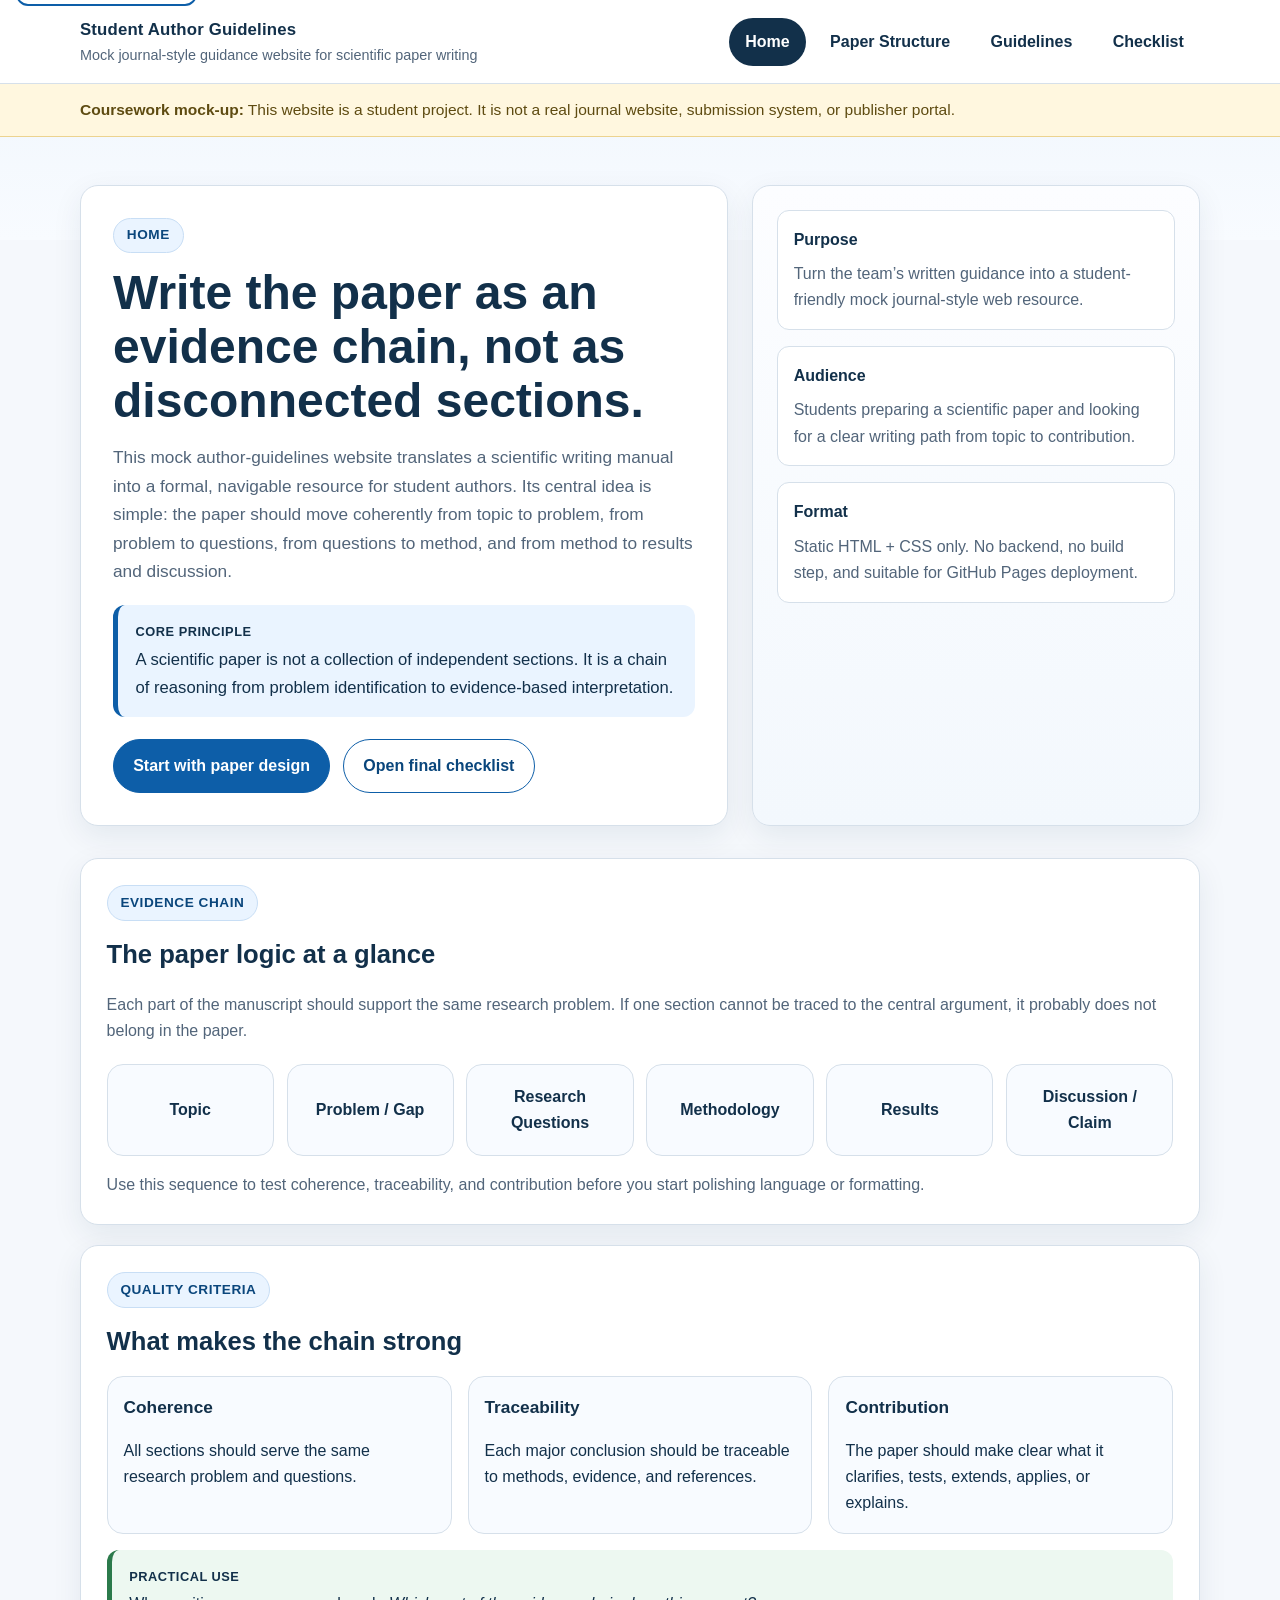
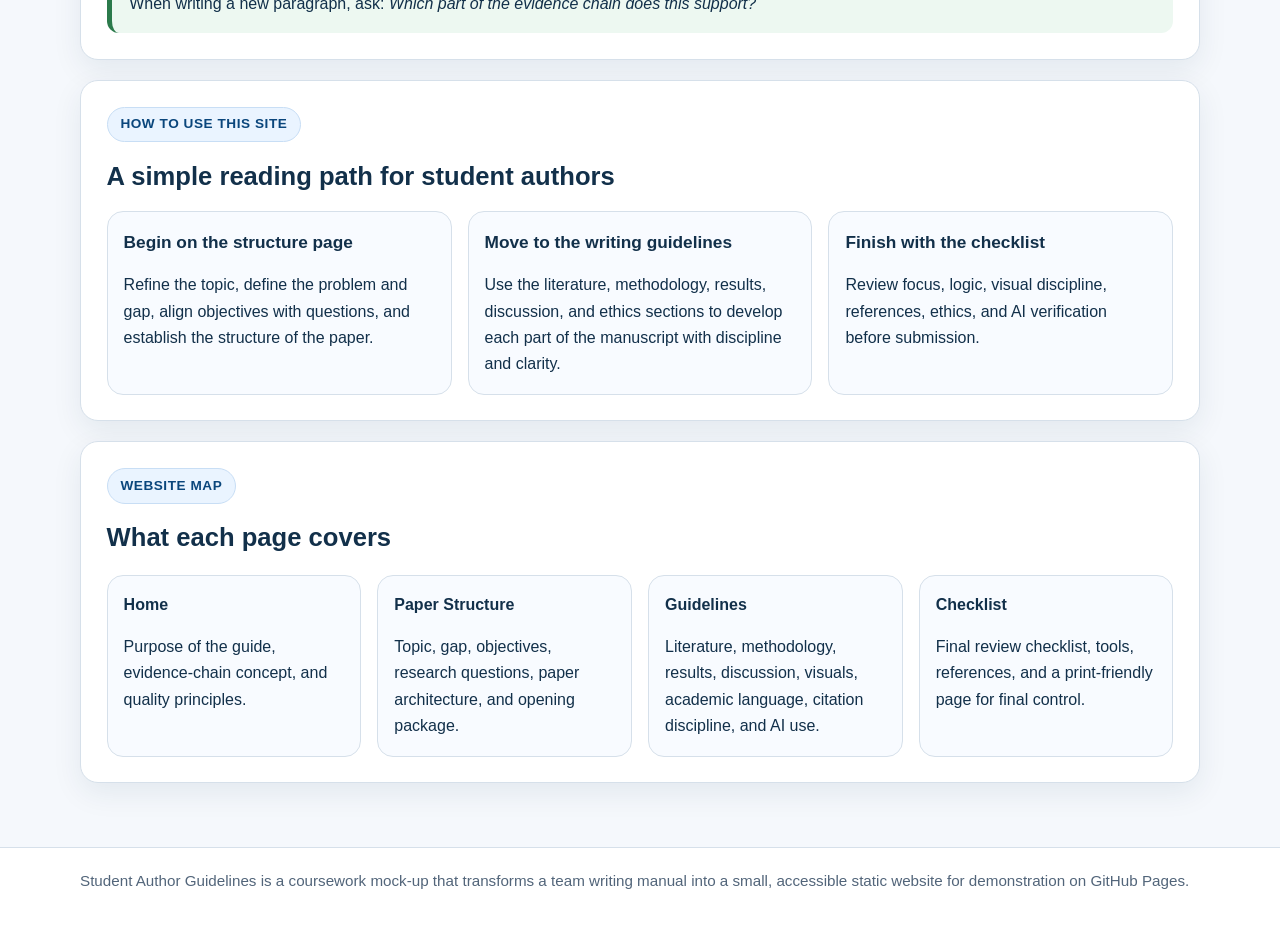
==== docs/index.html @ ff5c1533 "Initial commit" ====
<!doctype html>
<html lang="en">

<head>
  <meta charset="utf-8">
  <meta name="viewport" content="width=device-width, initial-scale=1">
  <title>Student Author Guidelines | Home</title>
  <meta name="description" content="Mock journal-style author guidelines website for student scientific writing.">
  <link rel="stylesheet" href="styles.css">
</head>

<body>
  <a class="skip-link" href="#main-content">Skip to main content</a>

  <header class="site-header">
    <div class="container header-inner">
      <a class="brand" href="index.html">
        <span class="brand-title">Student Author Guidelines</span>
        <span class="brand-subtitle">Mock journal-style guidance website for scientific paper writing</span>
      </a>

      <nav class="main-nav" aria-label="Primary navigation">
        <a href="index.html" aria-current="page">Home</a>
        <a href="paper-structure.html">Paper Structure</a>
        <a href="guidelines.html">Guidelines</a>
        <a href="checklist.html">Checklist</a>
      </nav>
    </div>
  </header>

  <div class="notice-bar">
    <div class="container">
      <strong>Coursework mock-up:</strong> This website is a student project. It is not a real journal website,
      submission system, or publisher portal.
    </div>
  </div>

  <main id="main-content">
    <section class="hero">
      <div class="container hero-grid">
        <div class="panel hero-panel">
          <span class="kicker">Home</span>
          <h1>Write the paper as an evidence chain, not as disconnected sections.</h1>
          <p class="lead">
            This mock author-guidelines website translates a scientific writing manual into a formal,
            navigable resource for student authors. Its central idea is simple: the paper should move
            coherently from topic to problem, from problem to questions, from questions to method, and
            from method to results and discussion.
          </p>

          <div class="callout">
            <strong class="label">Core principle</strong>
            <p class="quote-block">
              A scientific paper is not a collection of independent sections. It is a chain of reasoning
              from problem identification to evidence-based interpretation.
            </p>
          </div>

          <div class="hero-actions">
            <a class="button primary" href="paper-structure.html">Start with paper design</a>
            <a class="button secondary" href="checklist.html">Open final checklist</a>
          </div>
        </div>

        <aside class="panel hero-side" aria-label="Quick facts">
          <div class="quick-facts">
            <div class="fact-card">
              <h2>Purpose</h2>
              <p>Turn the team’s written guidance into a student-friendly mock journal-style web resource.</p>
            </div>
            <div class="fact-card">
              <h2>Audience</h2>
              <p>Students preparing a scientific paper and looking for a clear writing path from topic to contribution.
              </p>
            </div>
            <div class="fact-card">
              <h2>Format</h2>
              <p>Static HTML + CSS only. No backend, no build step, and suitable for GitHub Pages deployment.</p>
            </div>
          </div>
        </aside>
      </div>
    </section>

    <section class="page-layout">
      <div class="container content-stack">
        <section class="panel section-card" aria-labelledby="evidence-chain-heading">
          <span class="kicker">Evidence chain</span>
          <h2 id="evidence-chain-heading">The paper logic at a glance</h2>
          <p class="intro-text">
            Each part of the manuscript should support the same research problem. If one section cannot be
            traced to the central argument, it probably does not belong in the paper.
          </p>

          <div class="chain" aria-label="Scientific paper evidence chain">
            <div class="chain-step">Topic</div>
            <div class="chain-step">Problem / Gap</div>
            <div class="chain-step">Research Questions</div>
            <div class="chain-step">Methodology</div>
            <div class="chain-step">Results</div>
            <div class="chain-step">Discussion / Claim</div>
          </div>

          <p class="chain-note">
            Use this sequence to test coherence, traceability, and contribution before you start polishing
            language or formatting.
          </p>
        </section>

        <section class="panel section-card" aria-labelledby="principles-heading">
          <span class="kicker">Quality criteria</span>
          <h2 id="principles-heading">What makes the chain strong</h2>

          <div class="card-grid three">
            <article class="info-card">
              <h3>Coherence</h3>
              <p>All sections should serve the same research problem and questions.</p>
            </article>

            <article class="info-card">
              <h3>Traceability</h3>
              <p>Each major conclusion should be traceable to methods, evidence, and references.</p>
            </article>

            <article class="info-card">
              <h3>Contribution</h3>
              <p>The paper should make clear what it clarifies, tests, extends, applies, or explains.</p>
            </article>
          </div>

          <div class="callout success">
            <strong class="label">Practical use</strong>
            When writing a new paragraph, ask: <em>Which part of the evidence chain does this support?</em>
          </div>
        </section>

        <section class="panel section-card" aria-labelledby="how-to-use-heading">
          <span class="kicker">How to use this site</span>
          <h2 id="how-to-use-heading">A simple reading path for student authors</h2>

          <div class="card-grid three">
            <article class="info-card">
              <h3>Begin on the structure page</h3>
              <p>
                Refine the topic, define the problem and gap, align objectives with questions, and establish
                the structure of the paper.
              </p>
            </article>

            <article class="info-card">
              <h3>Move to the writing guidelines</h3>
              <p>
                Use the literature, methodology, results, discussion, and ethics sections to develop each
                part of the manuscript with discipline and clarity.
              </p>
            </article>

            <article class="info-card">
              <h3>Finish with the checklist</h3>
              <p>
                Review focus, logic, visual discipline, references, ethics, and AI verification before submission.
              </p>
            </article>
          </div>
        </section>

        <section class="panel section-card" aria-labelledby="site-map-heading">
          <span class="kicker">Website map</span>
          <h2 id="site-map-heading">What each page covers</h2>

          <div class="site-map-grid">
            <article class="site-map-card">
              <h3>Home</h3>
              <p>Purpose of the guide, evidence-chain concept, and quality principles.</p>
            </article>

            <article class="site-map-card">
              <h3>Paper Structure</h3>
              <p>Topic, gap, objectives, research questions, paper architecture, and opening package.</p>
            </article>

            <article class="site-map-card">
              <h3>Guidelines</h3>
              <p>Literature, methodology, results, discussion, visuals, academic language, citation discipline, and AI
                use.</p>
            </article>

            <article class="site-map-card">
              <h3>Checklist</h3>
              <p>Final review checklist, tools, references, and a print-friendly page for final control.</p>
            </article>
          </div>
        </section>
      </div>
    </section>
  </main>

  <footer class="footer">
    <div class="container">
      Student Author Guidelines is a coursework mock-up that transforms a team writing manual into a small,
      accessible static website for demonstration on GitHub Pages.
    </div>
  </footer>
</body>

</html>
---- docs/styles.css ----
:root {
  --bg: #f5f8fc;
  --panel: #ffffff;
  --panel-soft: #f8fbff;
  --ink: #12304a;
  --muted: #52657a;
  --line: #d6e0ea;
  --brand: #0d5ea8;
  --brand-dark: #0a467c;
  --brand-soft: #eaf4ff;
  --success-soft: #edf8f1;
  --warn-soft: #fff7df;
  --danger-soft: #fff1f1;
  --shadow: 0 10px 30px rgba(13, 48, 74, 0.08);
  --radius: 18px;
  --radius-sm: 12px;
  --max: 1120px;
}

*,
*::before,
*::after {
  box-sizing: border-box;
}

html {
  scroll-behavior: smooth;
}

body {
  margin: 0;
  font-family: Arial, Helvetica, sans-serif;
  color: var(--ink);
  background: linear-gradient(180deg, #eef5fc 0%, #f8fbff 240px, var(--bg) 240px);
  line-height: 1.65;
}

img,
svg {
  max-width: 100%;
  display: block;
}

a {
  color: var(--brand);
}

a:hover {
  color: var(--brand-dark);
}

.skip-link {
  position: absolute;
  left: 1rem;
  top: -3rem;
  z-index: 200;
  background: #fff;
  color: var(--brand-dark);
  padding: 0.75rem 1rem;
  border-radius: 0.75rem;
  border: 2px solid var(--brand);
  text-decoration: none;
}

.skip-link:focus {
  top: 1rem;
}

.container {
  width: min(var(--max), calc(100vw - 2rem));
  margin: 0 auto;
}

.site-header {
  position: sticky;
  top: 0;
  z-index: 100;
  background: rgba(255, 255, 255, 0.96);
  backdrop-filter: blur(10px);
  border-bottom: 1px solid var(--line);
}

.header-inner {
  display: flex;
  gap: 1rem;
  align-items: center;
  justify-content: space-between;
  padding: 1rem 0;
}

.brand {
  text-decoration: none;
  color: var(--ink);
  min-width: 0;
}

.brand-title {
  display: block;
  font-size: 1.05rem;
  font-weight: 700;
  letter-spacing: 0.01em;
}

.brand-subtitle {
  display: block;
  color: var(--muted);
  font-size: 0.9rem;
}

.main-nav {
  display: flex;
  flex-wrap: wrap;
  gap: 0.5rem;
  justify-content: flex-end;
}

.main-nav a {
  text-decoration: none;
  color: var(--ink);
  border: 1px solid transparent;
  border-radius: 999px;
  padding: 0.6rem 0.95rem;
  font-weight: 600;
}

.main-nav a:hover,
.main-nav a:focus-visible {
  background: var(--brand-soft);
  border-color: #bfd7f1;
  outline: none;
}

.main-nav a[aria-current="page"] {
  background: var(--ink);
  color: #fff;
}

.notice-bar {
  background: var(--warn-soft);
  border-bottom: 1px solid #ecd38f;
}

.notice-bar .container {
  padding: 0.8rem 0;
  color: #5e4b11;
  font-size: 0.97rem;
}

.hero {
  padding: 3rem 0 2rem;
}

.hero-grid {
  display: grid;
  gap: 1.5rem;
  grid-template-columns: 1.3fr 0.9fr;
  align-items: stretch;
}

.panel {
  background: var(--panel);
  border: 1px solid var(--line);
  border-radius: var(--radius);
  box-shadow: var(--shadow);
}

.hero-panel {
  padding: 2rem;
}

.kicker {
  display: inline-block;
  margin-bottom: 0.8rem;
  color: var(--brand-dark);
  background: var(--brand-soft);
  border: 1px solid #c8def5;
  border-radius: 999px;
  padding: 0.35rem 0.8rem;
  font-size: 0.85rem;
  font-weight: 700;
  letter-spacing: 0.04em;
  text-transform: uppercase;
}

.hero h1 {
  margin: 0 0 1rem;
  font-size: clamp(2rem, 4vw, 3rem);
  line-height: 1.12;
}

.hero p.lead {
  margin: 0 0 1.2rem;
  color: var(--muted);
  font-size: 1.08rem;
  max-width: 62ch;
}

.hero-actions {
  display: flex;
  flex-wrap: wrap;
  gap: 0.8rem;
  margin-top: 1.4rem;
}

.button {
  display: inline-block;
  text-decoration: none;
  border-radius: 999px;
  padding: 0.8rem 1.2rem;
  font-weight: 700;
  border: 1px solid var(--brand);
}

.button.primary {
  background: var(--brand);
  color: #fff;
}

.button.primary:hover {
  background: var(--brand-dark);
  color: #fff;
}

.button.secondary {
  background: #fff;
  color: var(--brand-dark);
}

.button.secondary:hover {
  background: var(--brand-soft);
}

.button.print-button {
  cursor: pointer;
  font: inherit;
}

.hero-side {
  padding: 1.5rem;
  background: linear-gradient(180deg, #fcfdff 0%, #f3f8fd 100%);
}

.quick-facts {
  display: grid;
  gap: 1rem;
}

.fact-card {
  background: #fff;
  border: 1px solid var(--line);
  border-radius: var(--radius-sm);
  padding: 1rem 1rem 0.95rem;
}

.fact-card h2,
.fact-card h3 {
  margin: 0 0 0.5rem;
  font-size: 1rem;
}

.fact-card p {
  margin: 0;
  color: var(--muted);
}

.page-layout {
  padding: 0 0 4rem;
}

.page-grid {
  display: grid;
  gap: 1.5rem;
  grid-template-columns: 280px 1fr;
  align-items: start;
}

.side-nav {
  position: sticky;
  top: 6.25rem;
  padding: 1.2rem;
}

.side-nav h2 {
  margin: 0 0 0.8rem;
  font-size: 1rem;
}

.side-nav ul {
  list-style: none;
  padding: 0;
  margin: 0;
}

.side-nav li + li {
  margin-top: 0.45rem;
}

.side-nav a {
  display: block;
  text-decoration: none;
  color: var(--ink);
  padding: 0.55rem 0.7rem;
  border-radius: 10px;
}

.side-nav a:hover,
.side-nav a:focus-visible {
  background: var(--brand-soft);
  outline: none;
}

.content-stack {
  display: grid;
  gap: 1.25rem;
}

.section-card {
  padding: 1.6rem;
}

.section-card h2 {
  margin-top: 0;
  margin-bottom: 0.85rem;
  font-size: clamp(1.45rem, 2vw, 1.8rem);
}

.section-card h3 {
  margin-top: 1.35rem;
  margin-bottom: 0.65rem;
  font-size: 1.08rem;
}

.section-card p:last-child {
  margin-bottom: 0;
}

.intro-text {
  color: var(--muted);
  margin-bottom: 1rem;
}

.chain {
  display: grid;
  grid-template-columns: repeat(6, minmax(120px, 1fr));
  gap: 0.8rem;
  margin-top: 1.25rem;
}

.chain-step {
  position: relative;
  background: var(--panel-soft);
  border: 1px solid var(--line);
  border-radius: 16px;
  padding: 1rem 0.8rem;
  text-align: center;
  font-weight: 700;
  min-height: 92px;
  display: grid;
  place-items: center;
}

.chain-note {
  margin-top: 1rem;
  color: var(--muted);
}

.card-grid {
  display: grid;
  gap: 1rem;
}

.card-grid.three {
  grid-template-columns: repeat(3, minmax(0, 1fr));
}

.card-grid.two {
  grid-template-columns: repeat(2, minmax(0, 1fr));
}

.info-card {
  background: var(--panel-soft);
  border: 1px solid var(--line);
  border-radius: 16px;
  padding: 1rem;
}

.info-card h3 {
  margin-top: 0;
}

.callout {
  border-left: 5px solid var(--brand);
  border-radius: 12px;
  padding: 1rem 1rem 1rem 1.1rem;
  background: var(--brand-soft);
  margin: 1rem 0 0;
}

.callout.success {
  border-left-color: #2b7a4b;
  background: var(--success-soft);
}

.callout.warn {
  border-left-color: #9b7c12;
  background: var(--warn-soft);
}

.callout.danger {
  border-left-color: #9d2c2c;
  background: var(--danger-soft);
}

.callout strong.label {
  display: block;
  margin-bottom: 0.25rem;
  text-transform: uppercase;
  letter-spacing: 0.04em;
  font-size: 0.8rem;
}

.table-wrap {
  overflow-x: auto;
  margin-top: 0.9rem;
}

.data-table {
  width: 100%;
  border-collapse: collapse;
  min-width: 660px;
}

.data-table th,
.data-table td {
  border: 1px solid var(--line);
  padding: 0.8rem 0.85rem;
  text-align: left;
  vertical-align: top;
}

.data-table th {
  background: #eaf2fb;
  color: var(--ink);
  font-weight: 700;
}

.data-table tr:nth-child(even) td {
  background: #fbfdff;
}

.plain-list,
.number-list {
  margin: 0.6rem 0 0;
  padding-left: 1.2rem;
}

.plain-list li + li,
.number-list li + li {
  margin-top: 0.45rem;
}

.compare-grid {
  display: grid;
  gap: 1rem;
  grid-template-columns: repeat(2, minmax(0, 1fr));
  margin-top: 1rem;
}

.compare-box {
  background: var(--panel-soft);
  border: 1px solid var(--line);
  border-radius: 16px;
  padding: 1rem;
}

.compare-box h3 {
  margin-top: 0;
}

.quote-block {
  font-size: 1.04rem;
  margin: 0;
}

.footer {
  border-top: 1px solid var(--line);
  background: #fff;
}

.footer .container {
  padding: 1.25rem 0 2rem;
  color: var(--muted);
  font-size: 0.95rem;
}

.checklist-grid {
  display: grid;
  gap: 1rem;
  grid-template-columns: repeat(2, minmax(0, 1fr));
}

.checklist-card {
  background: var(--panel-soft);
  border: 1px solid var(--line);
  border-radius: 16px;
  padding: 1rem;
}

.checklist-card h3 {
  margin-top: 0;
}

.checkbox-list {
  display: grid;
  gap: 0.7rem;
  margin-top: 0.8rem;
}

.checkbox-item {
  display: flex;
  gap: 0.75rem;
  align-items: flex-start;
}

.checkbox-item input {
  width: 1.05rem;
  height: 1.05rem;
  margin-top: 0.25rem;
  accent-color: var(--brand);
}

.toolbar {
  display: flex;
  flex-wrap: wrap;
  gap: 0.7rem;
  margin-top: 1rem;
}

.reference-list {
  margin: 0.75rem 0 0;
  padding-left: 1.25rem;
}

.reference-list li + li {
  margin-top: 0.45rem;
}

.small-muted {
  color: var(--muted);
  font-size: 0.95rem;
}

.site-map-grid {
  display: grid;
  gap: 1rem;
  grid-template-columns: repeat(4, minmax(0, 1fr));
  margin-top: 1rem;
}

.site-map-card {
  background: var(--panel-soft);
  border: 1px solid var(--line);
  border-radius: 16px;
  padding: 1rem;
}

.site-map-card h3 {
  margin-top: 0;
  font-size: 1rem;
}

@media (max-width: 960px) {
  .hero-grid,
  .page-grid,
  .card-grid.three,
  .site-map-grid,
  .checklist-grid,
  .compare-grid {
    grid-template-columns: 1fr;
  }

  .chain {
    grid-template-columns: repeat(2, minmax(0, 1fr));
  }

  .side-nav {
    position: static;
  }

  .header-inner {
    align-items: flex-start;
    flex-direction: column;
  }

  .main-nav {
    justify-content: flex-start;
  }
}

@media (max-width: 640px) {
  body {
    font-size: 0.98rem;
  }

  .hero-panel,
  .hero-side,
  .section-card,
  .side-nav {
    padding: 1.15rem;
  }

  .chain {
    grid-template-columns: 1fr;
  }

  .hero h1 {
    font-size: 2rem;
  }
}

@media print {
  body {
    background: #fff;
    color: #000;
    font-size: 11pt;
  }

  .site-header,
  .notice-bar,
  .side-nav,
  .hero-actions,
  .toolbar,
  .footer {
    display: none !important;
  }

  .container {
    width: 100%;
  }

  .hero,
  .page-layout {
    padding: 0;
  }

  .panel,
  .section-card,
  .checklist-card,
  .compare-box,
  .info-card,
  .site-map-card {
    box-shadow: none;
    border: 1px solid #bbb;
    background: #fff;
  }

  .page-grid,
  .checklist-grid,
  .compare-grid,
  .card-grid.three,
  .card-grid.two,
  .site-map-grid,
  .hero-grid {
    grid-template-columns: 1fr !important;
  }

  a {
    color: #000;
    text-decoration: none;
  }

  .data-table th,
  .data-table td {
    border-color: #999;
  }

  .callout,
  .callout.success,
  .callout.warn,
  .callout.danger {
    background: #fff;
  }
}
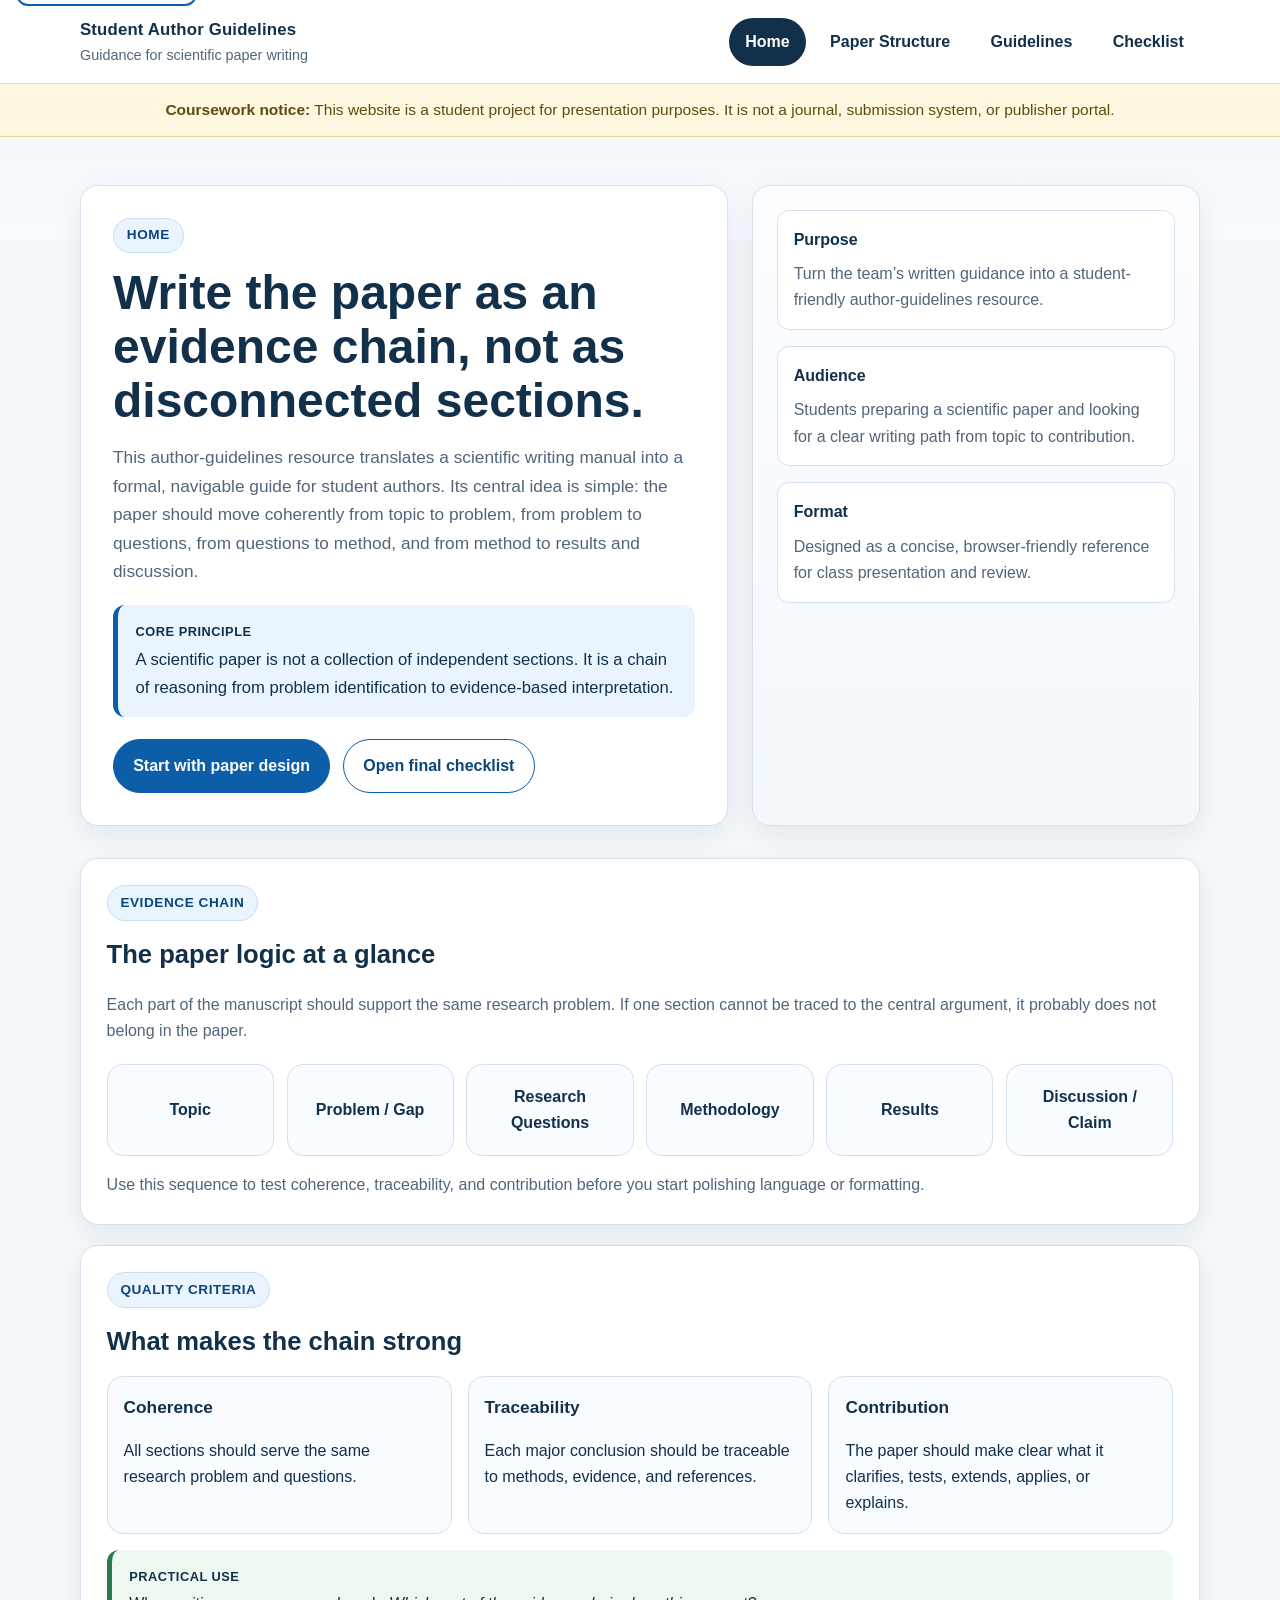
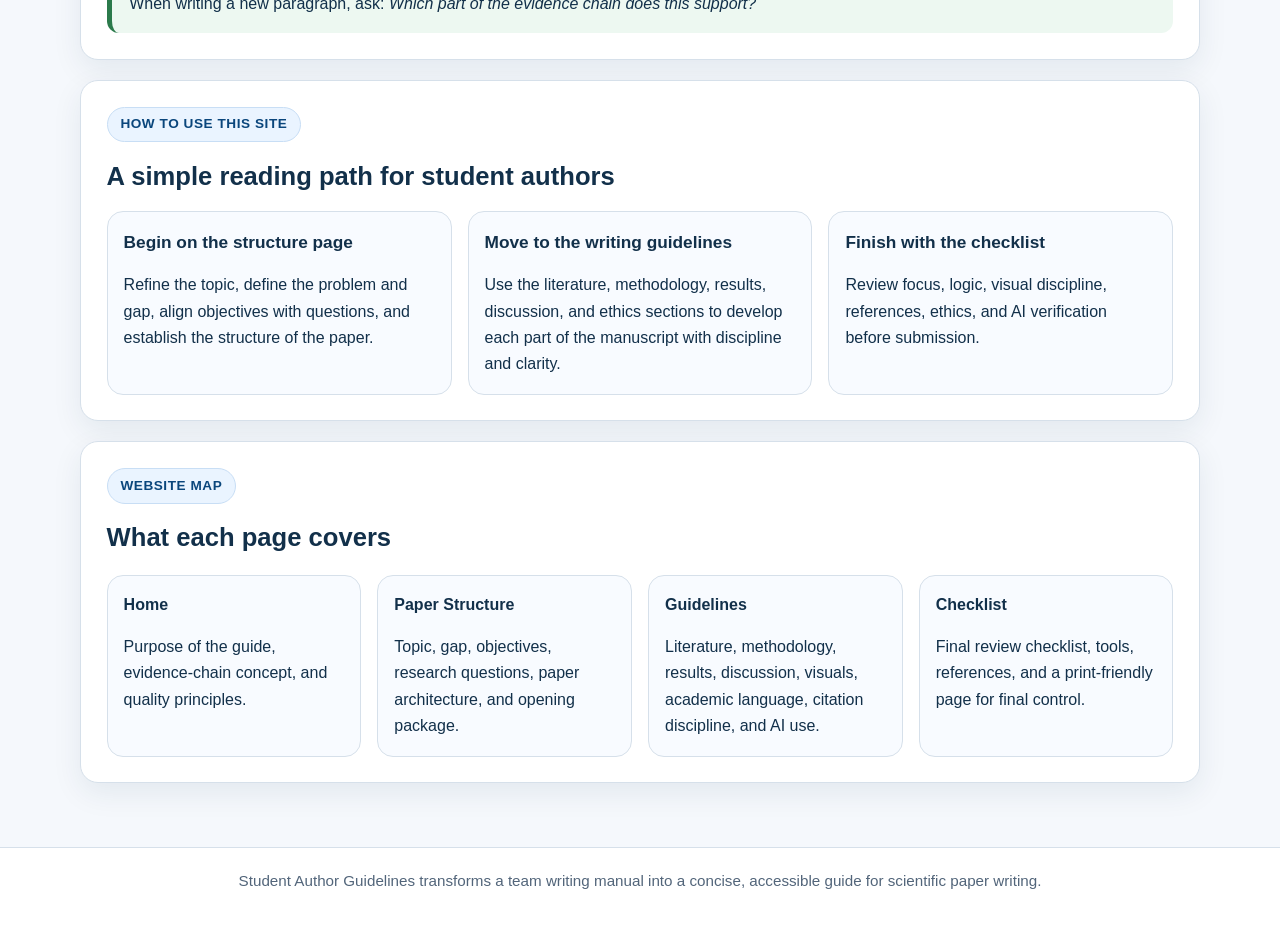
==== commit e9e5cbd4: "chore: Content update; text alignment updates" ====
--- a/docs/index.html
+++ b/docs/index.html
@@ -5,7 +5,7 @@
   <meta charset="utf-8">
   <meta name="viewport" content="width=device-width, initial-scale=1">
   <title>Student Author Guidelines | Home</title>
-  <meta name="description" content="Mock journal-style author guidelines website for student scientific writing.">
+  <meta name="description" content="Student author guidelines for scientific paper writing.">
   <link rel="stylesheet" href="styles.css">
 </head>
 
@@ -16,7 +16,7 @@
     <div class="container header-inner">
       <a class="brand" href="index.html">
         <span class="brand-title">Student Author Guidelines</span>
-        <span class="brand-subtitle">Mock journal-style guidance website for scientific paper writing</span>
+        <span class="brand-subtitle">Guidance for scientific paper writing</span>
       </a>
 
       <nav class="main-nav" aria-label="Primary navigation">
@@ -30,8 +30,8 @@
 
   <div class="notice-bar">
     <div class="container">
-      <strong>Coursework mock-up:</strong> This website is a student project. It is not a real journal website,
-      submission system, or publisher portal.
+      <strong>Coursework notice:</strong> This website is a student project for presentation purposes. It is not a
+      journal, submission system, or publisher portal.
     </div>
   </div>
 
@@ -42,8 +42,8 @@
           <span class="kicker">Home</span>
           <h1>Write the paper as an evidence chain, not as disconnected sections.</h1>
           <p class="lead">
-            This mock author-guidelines website translates a scientific writing manual into a formal,
-            navigable resource for student authors. Its central idea is simple: the paper should move
+            This author-guidelines resource translates a scientific writing manual into a formal,
+            navigable guide for student authors. Its central idea is simple: the paper should move
             coherently from topic to problem, from problem to questions, from questions to method, and
             from method to results and discussion.
           </p>
@@ -66,7 +66,7 @@
           <div class="quick-facts">
             <div class="fact-card">
               <h2>Purpose</h2>
-              <p>Turn the team’s written guidance into a student-friendly mock journal-style web resource.</p>
+              <p>Turn the team’s written guidance into a student-friendly author-guidelines resource.</p>
             </div>
             <div class="fact-card">
               <h2>Audience</h2>
@@ -75,7 +75,7 @@
             </div>
             <div class="fact-card">
               <h2>Format</h2>
-              <p>Static HTML + CSS only. No backend, no build step, and suitable for GitHub Pages deployment.</p>
+              <p>Designed as a concise, browser-friendly reference for class presentation and review.</p>
             </div>
           </div>
         </aside>
@@ -197,8 +197,8 @@
 
   <footer class="footer">
     <div class="container">
-      Student Author Guidelines is a coursework mock-up that transforms a team writing manual into a small,
-      accessible static website for demonstration on GitHub Pages.
+      Student Author Guidelines transforms a team writing manual into a concise, accessible guide for scientific paper
+      writing.
     </div>
   </footer>
 </body>
--- a/docs/styles.css
+++ b/docs/styles.css
@@ -144,6 +144,7 @@
   padding: 0.8rem 0;
   color: #5e4b11;
   font-size: 0.97rem;
+  text-align: center;
 }
 
 .hero {
@@ -491,6 +492,7 @@
   padding: 1.25rem 0 2rem;
   color: var(--muted);
   font-size: 0.95rem;
+  text-align: center;
 }
 
 .checklist-grid {
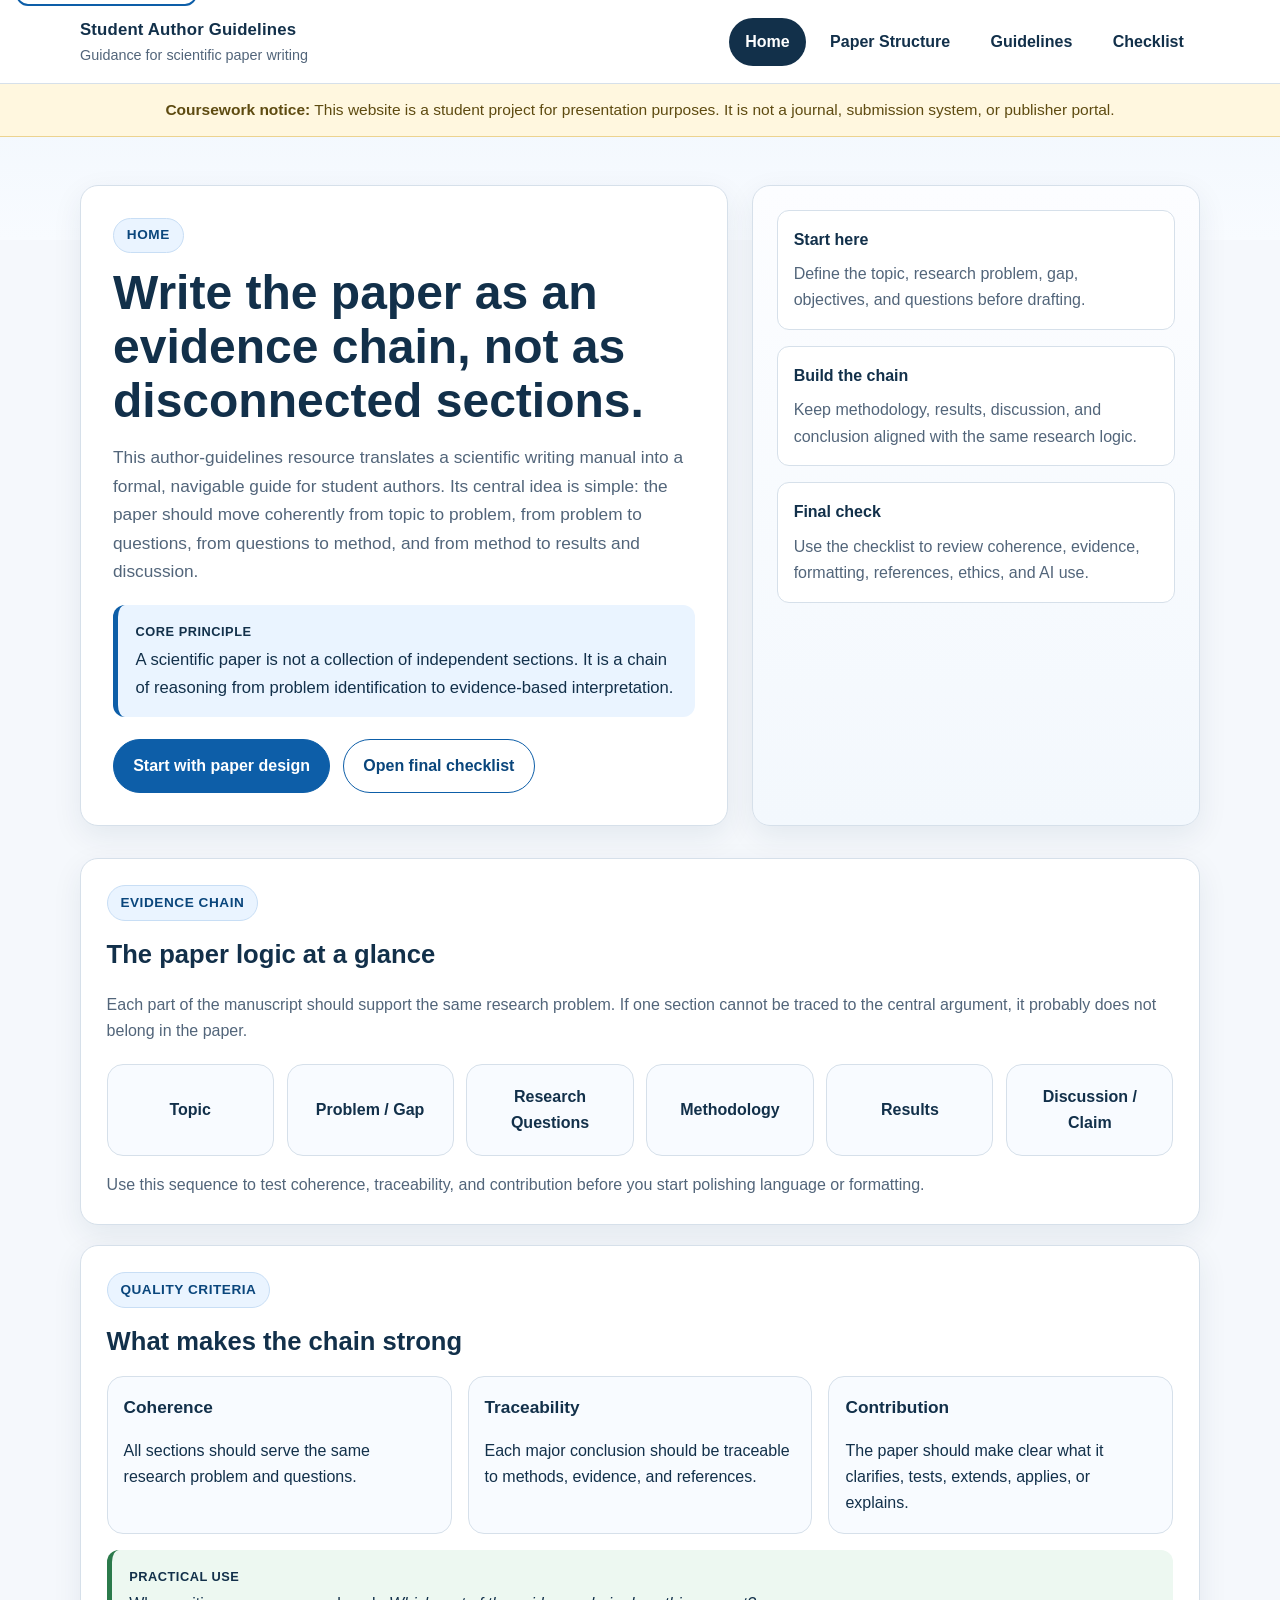
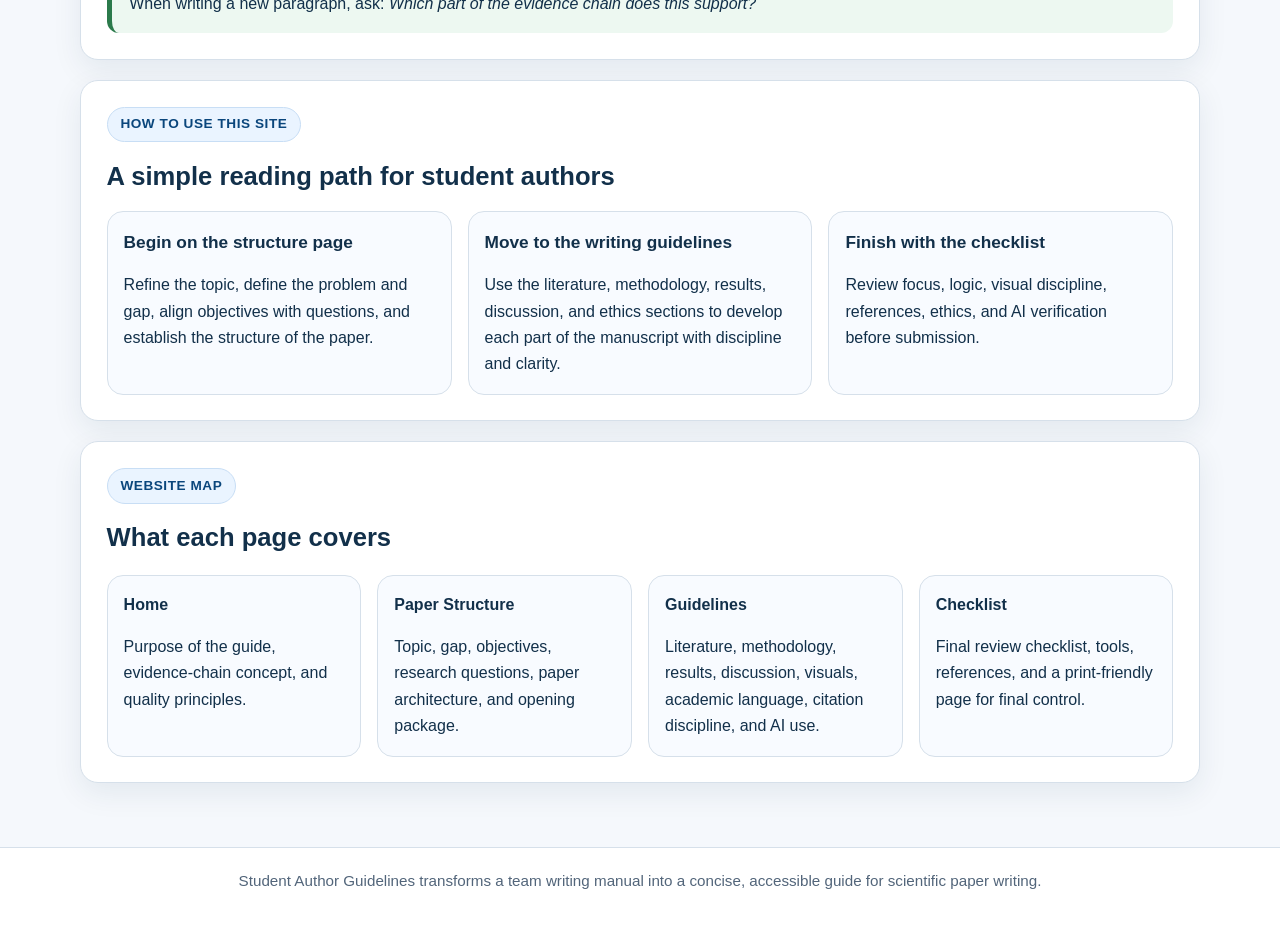
==== commit f1d33c2f: "chore: Content update" ====
--- a/docs/index.html
+++ b/docs/index.html
@@ -62,20 +62,19 @@
           </div>
         </div>
 
-        <aside class="panel hero-side" aria-label="Quick facts">
+        <aside class="panel hero-side" aria-label="Quick start">
           <div class="quick-facts">
             <div class="fact-card">
-              <h2>Purpose</h2>
-              <p>Turn the team’s written guidance into a student-friendly author-guidelines resource.</p>
+              <h2>Start here</h2>
+              <p>Define the topic, research problem, gap, objectives, and questions before drafting.</p>
             </div>
             <div class="fact-card">
-              <h2>Audience</h2>
-              <p>Students preparing a scientific paper and looking for a clear writing path from topic to contribution.
-              </p>
+              <h2>Build the chain</h2>
+              <p>Keep methodology, results, discussion, and conclusion aligned with the same research logic.</p>
             </div>
             <div class="fact-card">
-              <h2>Format</h2>
-              <p>Designed as a concise, browser-friendly reference for class presentation and review.</p>
+              <h2>Final check</h2>
+              <p>Use the checklist to review coherence, evidence, formatting, references, ethics, and AI use.</p>
             </div>
           </div>
         </aside>
